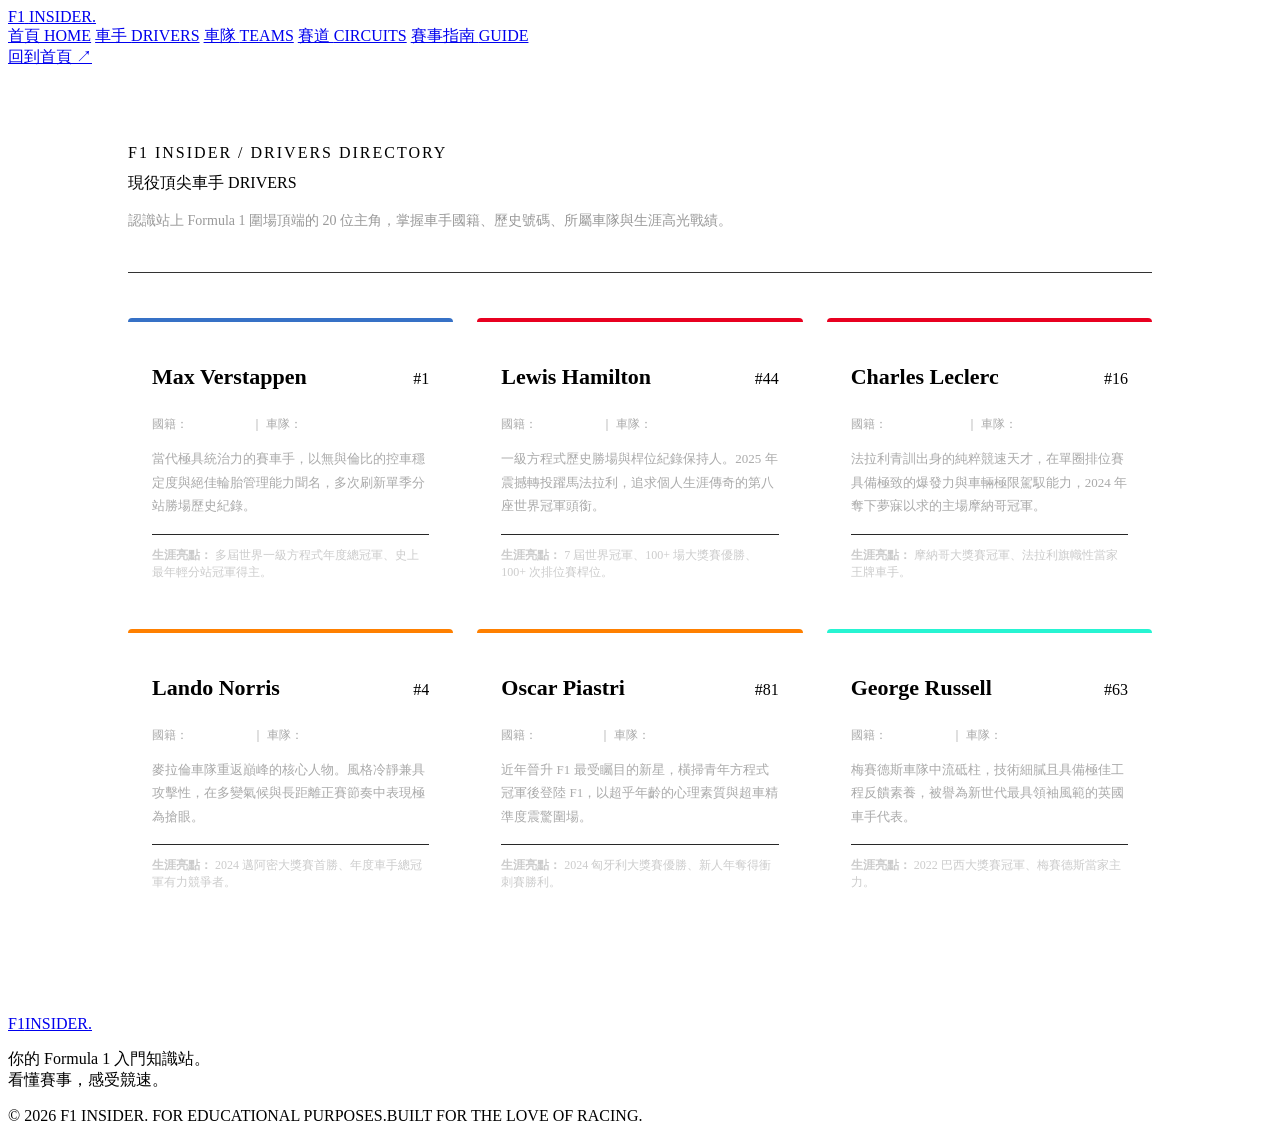
==== drivers.html @ 5f120485 "Add files via upload" ====
<!DOCTYPE html>
<html lang="zh-Hant">
<head>
  <meta charset="UTF-8">
  <meta name="viewport" content="width=device-width, initial-scale=1.0">
  <meta name="description" content="F1 Insider｜現役車手">
  <title>車手名冊｜F1 Insider</title>
  <link rel="preconnect" href="https://fonts.googleapis.com">
  <link rel="preconnect" href="https://fonts.gstatic.com" crossorigin>
  <link href="https://fonts.googleapis.com/css2?family=Barlow+Condensed:wght@500;600;700;800;900&family=Noto+Sans+TC:wght@400;500;600;700;900&display=swap" rel="stylesheet">
  <link rel="stylesheet" href="../css/style.css">
  <style>
    .page-container { max-width: 1440px; margin: auto; padding: 60px 9.5% 100px; }
    .page-header { margin-bottom: 45px; border-bottom: 1px solid #333; padding-bottom: 25px; }
    .page-kicker { color: var(--red); font: 700 12px var(--font-display); letter-spacing: 2px; margin-bottom: 10px; }
    .page-title { font: 900 clamp(42px, 6vw, 76px)/1 var(--font-display); }
    .page-title span { color: var(--red); }
    .page-subtitle { color: #999; font-size: 14px; margin-top: 14px; max-width: 650px; line-height: 1.8; }
    .drivers-grid { display: grid; grid-template-columns: repeat(auto-fill, minmax(300px, 1fr)); gap: 24px; }
    .driver-card { background: var(--surface); border: 1px solid var(--border); border-radius: 4px; padding: 24px; position: relative; overflow: hidden; border-top: 4px solid var(--team-color, var(--red)); }
    .driver-card:hover { transform: translateY(-4px); border-color: #666; transition: all 0.25s; }
    .driver-ghost { position: absolute; right: 10px; top: -15px; font: 900 90px/1 var(--font-display); color: rgba(255,255,255,.05); pointer-events: none; }
    .driver-name { font-size: 22px; font-weight: 700; }
    .driver-num { color: var(--red); font: 800 18px var(--font-display); }
    .driver-meta { font-size: 12px; color: #aaa; margin: 8px 0 14px; }
    .driver-meta span { color: #fff; font-weight: 600; }
    .driver-bio { font-size: 13px; color: #aaa; line-height: 1.8; margin-bottom: 16px; }
    .driver-highlights { border-top: 1px solid #282828; padding-top: 12px; font-size: 12px; color: #ccc; }
    .driver-highlights strong { color: var(--red-bright); }
  </style>
</head>
<body>
  <div class="top-line"></div>
  <header class="site-header">
    <div class="header-inner">
      <a class="brand" href="../index.html">
        <span class="brand-mark">F1</span>
        <span class="brand-name">INSIDER<span class="brand-period">.</span></span>
      </a>
      <nav class="primary-nav">
        <a class="nav-link" href="../index.html">首頁 <span>HOME</span></a>
        <a class="nav-link active" href="drivers.html">車手 <span>DRIVERS</span></a>
        <a class="nav-link" href="teams.html">車隊 <span>TEAMS</span></a>
        <a class="nav-link" href="circuits.html">賽道 <span>CIRCUITS</span></a>
        <a class="nav-link" href="racing-guide.html">賽事指南 <span>GUIDE</span></a>
      </nav>
      <a class="header-cta" href="../index.html">回到首頁 <span>↗</span></a>
    </div>
  </header>
  <main class="page-container">
    <div class="page-header">
      <p class="page-kicker">F1 INSIDER / DRIVERS DIRECTORY</p>
      <h1 class="page-title">現役頂尖車手 <span>DRIVERS</span></h1>
      <p class="page-subtitle">認識站上 Formula 1 圍場頂端的 20 位主角，掌握車手國籍、歷史號碼、所屬車隊與生涯高光戰績。</p>
    </div>
    <div class="drivers-grid">
      <div class="driver-card" style="--team-color: #3671c6;">
        <span class="driver-ghost">1</span>
        <div style="display:flex; justify-content:space-between; align-items:baseline;">
          <h2 class="driver-name">Max Verstappen</h2>
          <span class="driver-num">#1</span>
        </div>
        <div class="driver-meta">國籍：<span>荷蘭 (NED)</span> ｜ 車隊：<span>Red Bull Racing</span></div>
        <p class="driver-bio">當代極具統治力的賽車手，以無與倫比的控車穩定度與絕佳輪胎管理能力聞名，多次刷新單季分站勝場歷史紀錄。</p>
        <div class="driver-highlights"><strong>生涯亮點：</strong> 多屆世界一級方程式年度總冠軍、史上最年輕分站冠軍得主。</div>
      </div>
      <div class="driver-card" style="--team-color: #e80020;">
        <span class="driver-ghost">44</span>
        <div style="display:flex; justify-content:space-between; align-items:baseline;">
          <h2 class="driver-name">Lewis Hamilton</h2>
          <span class="driver-num">#44</span>
        </div>
        <div class="driver-meta">國籍：<span>英國 (GBR)</span> ｜ 車隊：<span>Ferrari</span></div>
        <p class="driver-bio">一級方程式歷史勝場與桿位紀錄保持人。2025 年震撼轉投躍馬法拉利，追求個人生涯傳奇的第八座世界冠軍頭銜。</p>
        <div class="driver-highlights"><strong>生涯亮點：</strong> 7 屆世界冠軍、100+ 場大獎賽優勝、100+ 次排位賽桿位。</div>
      </div>
      <div class="driver-card" style="--team-color: #e80020;">
        <span class="driver-ghost">16</span>
        <div style="display:flex; justify-content:space-between; align-items:baseline;">
          <h2 class="driver-name">Charles Leclerc</h2>
          <span class="driver-num">#16</span>
        </div>
        <div class="driver-meta">國籍：<span>摩納哥 (MON)</span> ｜ 車隊：<span>Ferrari</span></div>
        <p class="driver-bio">法拉利青訓出身的純粹競速天才，在單圈排位賽具備極致的爆發力與車輛極限駕馭能力，2024 年奪下夢寐以求的主場摩納哥冠軍。</p>
        <div class="driver-highlights"><strong>生涯亮點：</strong> 摩納哥大獎賽冠軍、法拉利旗幟性當家王牌車手。</div>
      </div>
      <div class="driver-card" style="--team-color: #ff8000;">
        <span class="driver-ghost">4</span>
        <div style="display:flex; justify-content:space-between; align-items:baseline;">
          <h2 class="driver-name">Lando Norris</h2>
          <span class="driver-num">#4</span>
        </div>
        <div class="driver-meta">國籍：<span>英國 (GBR)</span> ｜ 車隊：<span>McLaren</span></div>
        <p class="driver-bio">麥拉倫車隊重返巔峰的核心人物。風格冷靜兼具攻擊性，在多變氣候與長距離正賽節奏中表現極為搶眼。</p>
        <div class="driver-highlights"><strong>生涯亮點：</strong> 2024 邁阿密大獎賽首勝、年度車手總冠軍有力競爭者。</div>
      </div>
      <div class="driver-card" style="--team-color: #ff8000;">
        <span class="driver-ghost">81</span>
        <div style="display:flex; justify-content:space-between; align-items:baseline;">
          <h2 class="driver-name">Oscar Piastri</h2>
          <span class="driver-num">#81</span>
        </div>
        <div class="driver-meta">國籍：<span>澳洲 (AUS)</span> ｜ 車隊：<span>McLaren</span></div>
        <p class="driver-bio">近年晉升 F1 最受矚目的新星，橫掃青年方程式冠軍後登陸 F1，以超乎年齡的心理素質與超車精準度震驚圍場。</p>
        <div class="driver-highlights"><strong>生涯亮點：</strong> 2024 匈牙利大獎賽優勝、新人年奪得衝刺賽勝利。</div>
      </div>
      <div class="driver-card" style="--team-color: #27f4d2;">
        <span class="driver-ghost">63</span>
        <div style="display:flex; justify-content:space-between; align-items:baseline;">
          <h2 class="driver-name">George Russell</h2>
          <span class="driver-num">#63</span>
        </div>
        <div class="driver-meta">國籍：<span>英國 (GBR)</span> ｜ 車隊：<span>Mercedes-AMG</span></div>
        <p class="driver-bio">梅賽德斯車隊中流砥柱，技術細膩且具備極佳工程反饋素養，被譽為新世代最具領袖風範的英國車手代表。</p>
        <div class="driver-highlights"><strong>生涯亮點：</strong> 2022 巴西大獎賽冠軍、梅賽德斯當家主力。</div>
      </div>
    </div>
  </main>
  <footer class="site-footer">
    <div class="footer-main">
      <a class="brand footer-brand" href="../index.html"><span class="brand-mark">F1</span><span class="brand-name">INSIDER<span class="brand-period">.</span></span></a>
      <p>你的 Formula 1 入門知識站。<br>看懂賽事，感受競速。</p>
    </div>
    <div class="footer-bottom"><span>© 2026 F1 INSIDER. FOR EDUCATIONAL PURPOSES.</span><span>BUILT FOR THE LOVE OF RACING.</span></div>
  </footer>
</body>
</html>
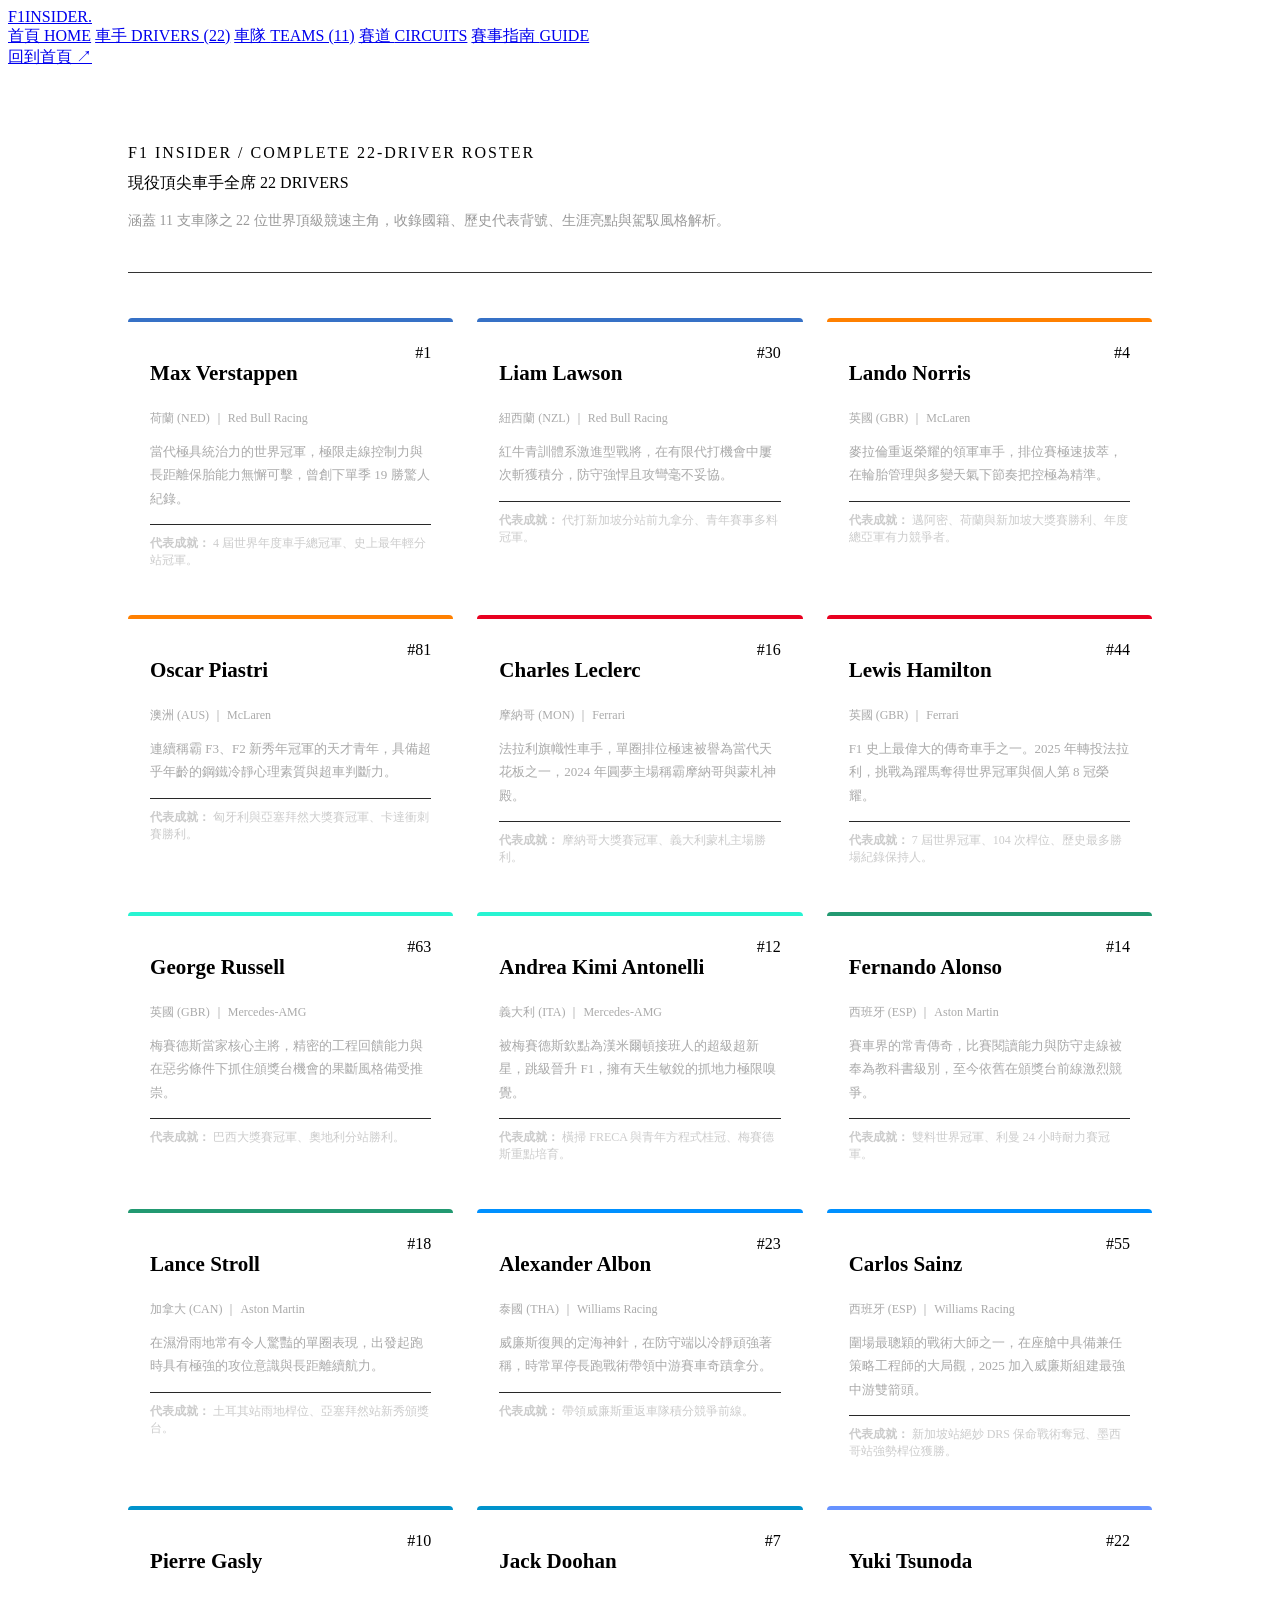
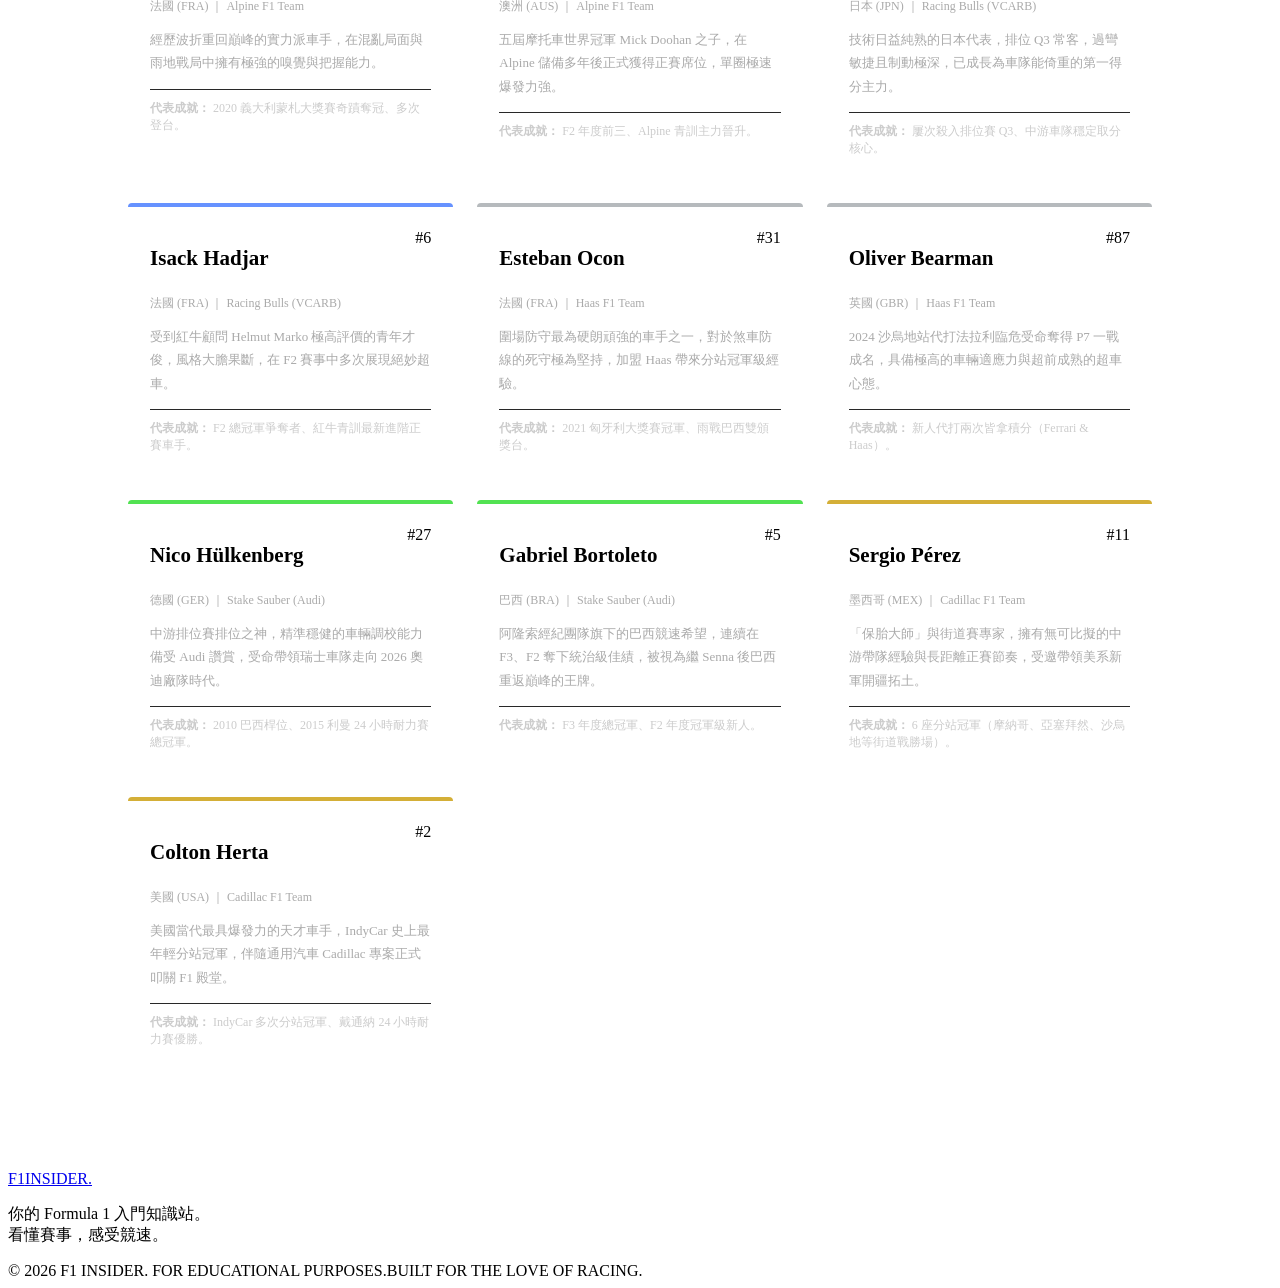
==== commit aa9f430a: "Add files via upload" ====
--- a/drivers.html
+++ b/drivers.html
@@ -3,8 +3,8 @@
 <head>
   <meta charset="UTF-8">
   <meta name="viewport" content="width=device-width, initial-scale=1.0">
-  <meta name="description" content="F1 Insider｜現役車手">
-  <title>車手名冊｜F1 Insider</title>
+  <meta name="description" content="F1 Insider｜22 位現役頂尖車手完整檔案">
+  <title>車手名冊 (22 位全席)｜F1 Insider</title>
   <link rel="preconnect" href="https://fonts.googleapis.com">
   <link rel="preconnect" href="https://fonts.gstatic.com" crossorigin>
   <link href="https://fonts.googleapis.com/css2?family=Barlow+Condensed:wght@500;600;700;800;900&family=Noto+Sans+TC:wght@400;500;600;700;900&display=swap" rel="stylesheet">
@@ -16,16 +16,16 @@
     .page-title { font: 900 clamp(42px, 6vw, 76px)/1 var(--font-display); }
     .page-title span { color: var(--red); }
     .page-subtitle { color: #999; font-size: 14px; margin-top: 14px; max-width: 650px; line-height: 1.8; }
-    .drivers-grid { display: grid; grid-template-columns: repeat(auto-fill, minmax(300px, 1fr)); gap: 24px; }
-    .driver-card { background: var(--surface); border: 1px solid var(--border); border-radius: 4px; padding: 24px; position: relative; overflow: hidden; border-top: 4px solid var(--team-color, var(--red)); }
+    .drivers-grid { display: grid; grid-template-columns: repeat(auto-fill, minmax(290px, 1fr)); gap: 24px; }
+    .driver-card { background: var(--surface); border: 1px solid var(--border); border-radius: 4px; padding: 22px; position: relative; overflow: hidden; border-top: 4px solid var(--team-color, var(--red)); }
     .driver-card:hover { transform: translateY(-4px); border-color: #666; transition: all 0.25s; }
-    .driver-ghost { position: absolute; right: 10px; top: -15px; font: 900 90px/1 var(--font-display); color: rgba(255,255,255,.05); pointer-events: none; }
-    .driver-name { font-size: 22px; font-weight: 700; }
+    .driver-ghost { position: absolute; right: 10px; top: -15px; font: 900 85px/1 var(--font-display); color: rgba(255,255,255,.05); pointer-events: none; }
+    .driver-name { font-size: 21px; font-weight: 700; }
     .driver-num { color: var(--red); font: 800 18px var(--font-display); }
-    .driver-meta { font-size: 12px; color: #aaa; margin: 8px 0 14px; }
+    .driver-meta { font-size: 12px; color: #aaa; margin: 6px 0 12px; }
     .driver-meta span { color: #fff; font-weight: 600; }
-    .driver-bio { font-size: 13px; color: #aaa; line-height: 1.8; margin-bottom: 16px; }
-    .driver-highlights { border-top: 1px solid #282828; padding-top: 12px; font-size: 12px; color: #ccc; }
+    .driver-bio { font-size: 13px; color: #aaa; line-height: 1.8; margin-bottom: 14px; }
+    .driver-highlights { border-top: 1px solid #282828; padding-top: 10px; font-size: 12px; color: #ccc; }
     .driver-highlights strong { color: var(--red-bright); }
   </style>
 </head>
@@ -33,14 +33,11 @@
   <div class="top-line"></div>
   <header class="site-header">
     <div class="header-inner">
-      <a class="brand" href="../index.html">
-        <span class="brand-mark">F1</span>
-        <span class="brand-name">INSIDER<span class="brand-period">.</span></span>
-      </a>
+      <a class="brand" href="../index.html"><span class="brand-mark">F1</span><span class="brand-name">INSIDER<span class="brand-period">.</span></span></a>
       <nav class="primary-nav">
         <a class="nav-link" href="../index.html">首頁 <span>HOME</span></a>
-        <a class="nav-link active" href="drivers.html">車手 <span>DRIVERS</span></a>
-        <a class="nav-link" href="teams.html">車隊 <span>TEAMS</span></a>
+        <a class="nav-link active" href="drivers.html">車手 <span>DRIVERS (22)</span></a>
+        <a class="nav-link" href="teams.html">車隊 <span>TEAMS (11)</span></a>
         <a class="nav-link" href="circuits.html">賽道 <span>CIRCUITS</span></a>
         <a class="nav-link" href="racing-guide.html">賽事指南 <span>GUIDE</span></a>
       </nav>
@@ -49,78 +46,38 @@
   </header>
   <main class="page-container">
     <div class="page-header">
-      <p class="page-kicker">F1 INSIDER / DRIVERS DIRECTORY</p>
-      <h1 class="page-title">現役頂尖車手 <span>DRIVERS</span></h1>
-      <p class="page-subtitle">認識站上 Formula 1 圍場頂端的 20 位主角，掌握車手國籍、歷史號碼、所屬車隊與生涯高光戰績。</p>
+      <p class="page-kicker">F1 INSIDER / COMPLETE 22-DRIVER ROSTER</p>
+      <h1 class="page-title">現役頂尖車手全席 <span>22 DRIVERS</span></h1>
+      <p class="page-subtitle">涵蓋 11 支車隊之 22 位世界頂級競速主角，收錄國籍、歷史代表背號、生涯亮點與駕馭風格解析。</p>
     </div>
     <div class="drivers-grid">
-      <div class="driver-card" style="--team-color: #3671c6;">
-        <span class="driver-ghost">1</span>
-        <div style="display:flex; justify-content:space-between; align-items:baseline;">
-          <h2 class="driver-name">Max Verstappen</h2>
-          <span class="driver-num">#1</span>
-        </div>
-        <div class="driver-meta">國籍：<span>荷蘭 (NED)</span> ｜ 車隊：<span>Red Bull Racing</span></div>
-        <p class="driver-bio">當代極具統治力的賽車手，以無與倫比的控車穩定度與絕佳輪胎管理能力聞名，多次刷新單季分站勝場歷史紀錄。</p>
-        <div class="driver-highlights"><strong>生涯亮點：</strong> 多屆世界一級方程式年度總冠軍、史上最年輕分站冠軍得主。</div>
-      </div>
-      <div class="driver-card" style="--team-color: #e80020;">
-        <span class="driver-ghost">44</span>
-        <div style="display:flex; justify-content:space-between; align-items:baseline;">
-          <h2 class="driver-name">Lewis Hamilton</h2>
-          <span class="driver-num">#44</span>
-        </div>
-        <div class="driver-meta">國籍：<span>英國 (GBR)</span> ｜ 車隊：<span>Ferrari</span></div>
-        <p class="driver-bio">一級方程式歷史勝場與桿位紀錄保持人。2025 年震撼轉投躍馬法拉利，追求個人生涯傳奇的第八座世界冠軍頭銜。</p>
-        <div class="driver-highlights"><strong>生涯亮點：</strong> 7 屆世界冠軍、100+ 場大獎賽優勝、100+ 次排位賽桿位。</div>
-      </div>
-      <div class="driver-card" style="--team-color: #e80020;">
-        <span class="driver-ghost">16</span>
-        <div style="display:flex; justify-content:space-between; align-items:baseline;">
-          <h2 class="driver-name">Charles Leclerc</h2>
-          <span class="driver-num">#16</span>
-        </div>
-        <div class="driver-meta">國籍：<span>摩納哥 (MON)</span> ｜ 車隊：<span>Ferrari</span></div>
-        <p class="driver-bio">法拉利青訓出身的純粹競速天才，在單圈排位賽具備極致的爆發力與車輛極限駕馭能力，2024 年奪下夢寐以求的主場摩納哥冠軍。</p>
-        <div class="driver-highlights"><strong>生涯亮點：</strong> 摩納哥大獎賽冠軍、法拉利旗幟性當家王牌車手。</div>
-      </div>
-      <div class="driver-card" style="--team-color: #ff8000;">
-        <span class="driver-ghost">4</span>
-        <div style="display:flex; justify-content:space-between; align-items:baseline;">
-          <h2 class="driver-name">Lando Norris</h2>
-          <span class="driver-num">#4</span>
-        </div>
-        <div class="driver-meta">國籍：<span>英國 (GBR)</span> ｜ 車隊：<span>McLaren</span></div>
-        <p class="driver-bio">麥拉倫車隊重返巔峰的核心人物。風格冷靜兼具攻擊性，在多變氣候與長距離正賽節奏中表現極為搶眼。</p>
-        <div class="driver-highlights"><strong>生涯亮點：</strong> 2024 邁阿密大獎賽首勝、年度車手總冠軍有力競爭者。</div>
-      </div>
-      <div class="driver-card" style="--team-color: #ff8000;">
-        <span class="driver-ghost">81</span>
-        <div style="display:flex; justify-content:space-between; align-items:baseline;">
-          <h2 class="driver-name">Oscar Piastri</h2>
-          <span class="driver-num">#81</span>
-        </div>
-        <div class="driver-meta">國籍：<span>澳洲 (AUS)</span> ｜ 車隊：<span>McLaren</span></div>
-        <p class="driver-bio">近年晉升 F1 最受矚目的新星，橫掃青年方程式冠軍後登陸 F1，以超乎年齡的心理素質與超車精準度震驚圍場。</p>
-        <div class="driver-highlights"><strong>生涯亮點：</strong> 2024 匈牙利大獎賽優勝、新人年奪得衝刺賽勝利。</div>
-      </div>
-      <div class="driver-card" style="--team-color: #27f4d2;">
-        <span class="driver-ghost">63</span>
-        <div style="display:flex; justify-content:space-between; align-items:baseline;">
-          <h2 class="driver-name">George Russell</h2>
-          <span class="driver-num">#63</span>
-        </div>
-        <div class="driver-meta">國籍：<span>英國 (GBR)</span> ｜ 車隊：<span>Mercedes-AMG</span></div>
-        <p class="driver-bio">梅賽德斯車隊中流砥柱，技術細膩且具備極佳工程反饋素養，被譽為新世代最具領袖風範的英國車手代表。</p>
-        <div class="driver-highlights"><strong>生涯亮點：</strong> 2022 巴西大獎賽冠軍、梅賽德斯當家主力。</div>
-      </div>
+      <!-- 22 Drivers -->
+      <div class="driver-card" style="--team-color: #3671c6;"><span class="driver-ghost">1</span><div style="display:flex; justify-content:space-between;"><h2 class="driver-name">Max Verstappen</h2><span class="driver-num">#1</span></div><div class="driver-meta">荷蘭 (NED) ｜ Red Bull Racing</div><p class="driver-bio">當代極具統治力的世界冠軍，極限走線控制力與長距離保胎能力無懈可擊，曾創下單季 19 勝驚人紀錄。</p><div class="driver-highlights"><strong>代表成就：</strong> 4 屆世界年度車手總冠軍、史上最年輕分站冠軍。</div></div>
+      <div class="driver-card" style="--team-color: #3671c6;"><span class="driver-ghost">30</span><div style="display:flex; justify-content:space-between;"><h2 class="driver-name">Liam Lawson</h2><span class="driver-num">#30</span></div><div class="driver-meta">紐西蘭 (NZL) ｜ Red Bull Racing</div><p class="driver-bio">紅牛青訓體系激進型戰將，在有限代打機會中屢次斬獲積分，防守強悍且攻彎毫不妥協。</p><div class="driver-highlights"><strong>代表成就：</strong> 代打新加坡分站前九拿分、青年賽事多料冠軍。</div></div>
+      <div class="driver-card" style="--team-color: #ff8000;"><span class="driver-ghost">4</span><div style="display:flex; justify-content:space-between;"><h2 class="driver-name">Lando Norris</h2><span class="driver-num">#4</span></div><div class="driver-meta">英國 (GBR) ｜ McLaren</div><p class="driver-bio">麥拉倫重返榮耀的領軍車手，排位賽極速拔萃，在輪胎管理與多變天氣下節奏把控極為精準。</p><div class="driver-highlights"><strong>代表成就：</strong> 邁阿密、荷蘭與新加坡大獎賽勝利、年度總亞軍有力競爭者。</div></div>
+      <div class="driver-card" style="--team-color: #ff8000;"><span class="driver-ghost">81</span><div style="display:flex; justify-content:space-between;"><h2 class="driver-name">Oscar Piastri</h2><span class="driver-num">#81</span></div><div class="driver-meta">澳洲 (AUS) ｜ McLaren</div><p class="driver-bio">連續稱霸 F3、F2 新秀年冠軍的天才青年，具備超乎年齡的鋼鐵冷靜心理素質與超車判斷力。</p><div class="driver-highlights"><strong>代表成就：</strong> 匈牙利與亞塞拜然大獎賽冠軍、卡達衝刺賽勝利。</div></div>
+      <div class="driver-card" style="--team-color: #e80020;"><span class="driver-ghost">16</span><div style="display:flex; justify-content:space-between;"><h2 class="driver-name">Charles Leclerc</h2><span class="driver-num">#16</span></div><div class="driver-meta">摩納哥 (MON) ｜ Ferrari</div><p class="driver-bio">法拉利旗幟性車手，單圈排位極速被譽為當代天花板之一，2024 年圓夢主場稱霸摩納哥與蒙札神殿。</p><div class="driver-highlights"><strong>代表成就：</strong> 摩納哥大獎賽冠軍、義大利蒙札主場勝利。</div></div>
+      <div class="driver-card" style="--team-color: #e80020;"><span class="driver-ghost">44</span><div style="display:flex; justify-content:space-between;"><h2 class="driver-name">Lewis Hamilton</h2><span class="driver-num">#44</span></div><div class="driver-meta">英國 (GBR) ｜ Ferrari</div><p class="driver-bio">F1 史上最偉大的傳奇車手之一。2025 年轉投法拉利，挑戰為躍馬奪得世界冠軍與個人第 8 冠榮耀。</p><div class="driver-highlights"><strong>代表成就：</strong> 7 屆世界冠軍、104 次桿位、歷史最多勝場紀錄保持人。</div></div>
+      <div class="driver-card" style="--team-color: #27f4d2;"><span class="driver-ghost">63</span><div style="display:flex; justify-content:space-between;"><h2 class="driver-name">George Russell</h2><span class="driver-num">#63</span></div><div class="driver-meta">英國 (GBR) ｜ Mercedes-AMG</div><p class="driver-bio">梅賽德斯當家核心主將，精密的工程回饋能力與在惡劣條件下抓住頒獎台機會的果斷風格備受推崇。</p><div class="driver-highlights"><strong>代表成就：</strong> 巴西大獎賽冠軍、奧地利分站勝利。</div></div>
+      <div class="driver-card" style="--team-color: #27f4d2;"><span class="driver-ghost">12</span><div style="display:flex; justify-content:space-between;"><h2 class="driver-name">Andrea Kimi Antonelli</h2><span class="driver-num">#12</span></div><div class="driver-meta">義大利 (ITA) ｜ Mercedes-AMG</div><p class="driver-bio">被梅賽德斯欽點為漢米爾頓接班人的超級超新星，跳級晉升 F1，擁有天生敏銳的抓地力極限嗅覺。</p><div class="driver-highlights"><strong>代表成就：</strong> 橫掃 FRECA 與青年方程式桂冠、梅賽德斯重點培育。</div></div>
+      <div class="driver-card" style="--team-color: #229971;"><span class="driver-ghost">14</span><div style="display:flex; justify-content:space-between;"><h2 class="driver-name">Fernando Alonso</h2><span class="driver-num">#14</span></div><div class="driver-meta">西班牙 (ESP) ｜ Aston Martin</div><p class="driver-bio">賽車界的常青傳奇，比賽閱讀能力與防守走線被奉為教科書級別，至今依舊在頒獎台前線激烈競爭。</p><div class="driver-highlights"><strong>代表成就：</strong> 雙料世界冠軍、利曼 24 小時耐力賽冠軍。</div></div>
+      <div class="driver-card" style="--team-color: #229971;"><span class="driver-ghost">18</span><div style="display:flex; justify-content:space-between;"><h2 class="driver-name">Lance Stroll</h2><span class="driver-num">#18</span></div><div class="driver-meta">加拿大 (CAN) ｜ Aston Martin</div><p class="driver-bio">在濕滑雨地常有令人驚豔的單圈表現，出發起跑時具有極強的攻位意識與長距離續航力。</p><div class="driver-highlights"><strong>代表成就：</strong> 土耳其站雨地桿位、亞塞拜然站新秀頒獎台。</div></div>
+      <div class="driver-card" style="--team-color: #0090ff;"><span class="driver-ghost">23</span><div style="display:flex; justify-content:space-between;"><h2 class="driver-name">Alexander Albon</h2><span class="driver-num">#23</span></div><div class="driver-meta">泰國 (THA) ｜ Williams Racing</div><p class="driver-bio">威廉斯復興的定海神針，在防守端以冷靜頑強著稱，時常單停長跑戰術帶領中游賽車奇蹟拿分。</p><div class="driver-highlights"><strong>代表成就：</strong> 帶領威廉斯重返車隊積分競爭前線。</div></div>
+      <div class="driver-card" style="--team-color: #0090ff;"><span class="driver-ghost">55</span><div style="display:flex; justify-content:space-between;"><h2 class="driver-name">Carlos Sainz</h2><span class="driver-num">#55</span></div><div class="driver-meta">西班牙 (ESP) ｜ Williams Racing</div><p class="driver-bio">圍場最聰穎的戰術大師之一，在座艙中具備兼任策略工程師的大局觀，2025 加入威廉斯組建最強中游雙箭頭。</p><div class="driver-highlights"><strong>代表成就：</strong> 新加坡站絕妙 DRS 保命戰術奪冠、墨西哥站強勢桿位獲勝。</div></div>
+      <div class="driver-card" style="--team-color: #0093cc;"><span class="driver-ghost">10</span><div style="display:flex; justify-content:space-between;"><h2 class="driver-name">Pierre Gasly</h2><span class="driver-num">#10</span></div><div class="driver-meta">法國 (FRA) ｜ Alpine F1 Team</div><p class="driver-bio">經歷波折重回巔峰的實力派車手，在混亂局面與雨地戰局中擁有極強的嗅覺與把握能力。</p><div class="driver-highlights"><strong>代表成就：</strong> 2020 義大利蒙札大獎賽奇蹟奪冠、多次登台。</div></div>
+      <div class="driver-card" style="--team-color: #0093cc;"><span class="driver-ghost">7</span><div style="display:flex; justify-content:space-between;"><h2 class="driver-name">Jack Doohan</h2><span class="driver-num">#7</span></div><div class="driver-meta">澳洲 (AUS) ｜ Alpine F1 Team</div><p class="driver-bio">五屆摩托車世界冠軍 Mick Doohan 之子，在 Alpine 儲備多年後正式獲得正賽席位，單圈極速爆發力強。</p><div class="driver-highlights"><strong>代表成就：</strong> F2 年度前三、Alpine 青訓主力晉升。</div></div>
+      <div class="driver-card" style="--team-color: #6692ff;"><span class="driver-ghost">22</span><div style="display:flex; justify-content:space-between;"><h2 class="driver-name">Yuki Tsunoda</h2><span class="driver-num">#22</span></div><div class="driver-meta">日本 (JPN) ｜ Racing Bulls (VCARB)</div><p class="driver-bio">技術日益純熟的日本代表，排位 Q3 常客，過彎敏捷且制動極深，已成長為車隊能倚重的第一得分主力。</p><div class="driver-highlights"><strong>代表成就：</strong> 屢次殺入排位賽 Q3、中游車隊穩定取分核心。</div></div>
+      <div class="driver-card" style="--team-color: #6692ff;"><span class="driver-ghost">6</span><div style="display:flex; justify-content:space-between;"><h2 class="driver-name">Isack Hadjar</h2><span class="driver-num">#6</span></div><div class="driver-meta">法國 (FRA) ｜ Racing Bulls (VCARB)</div><p class="driver-bio">受到紅牛顧問 Helmut Marko 極高評價的青年才俊，風格大膽果斷，在 F2 賽事中多次展現絕妙超車。</p><div class="driver-highlights"><strong>代表成就：</strong> F2 總冠軍爭奪者、紅牛青訓最新進階正賽車手。</div></div>
+      <div class="driver-card" style="--team-color: #b6babd;"><span class="driver-ghost">31</span><div style="display:flex; justify-content:space-between;"><h2 class="driver-name">Esteban Ocon</h2><span class="driver-num">#31</span></div><div class="driver-meta">法國 (FRA) ｜ Haas F1 Team</div><p class="driver-bio">圍場防守最為硬朗頑強的車手之一，對於煞車防線的死守極為堅持，加盟 Haas 帶來分站冠軍級經驗。</p><div class="driver-highlights"><strong>代表成就：</strong> 2021 匈牙利大獎賽冠軍、雨戰巴西雙頒獎台。</div></div>
+      <div class="driver-card" style="--team-color: #b6babd;"><span class="driver-ghost">87</span><div style="display:flex; justify-content:space-between;"><h2 class="driver-name">Oliver Bearman</h2><span class="driver-num">#87</span></div><div class="driver-meta">英國 (GBR) ｜ Haas F1 Team</div><p class="driver-bio">2024 沙烏地站代打法拉利臨危受命奪得 P7 一戰成名，具備極高的車輛適應力與超前成熟的超車心態。</p><div class="driver-highlights"><strong>代表成就：</strong> 新人代打兩次皆拿積分（Ferrari & Haas）。</div></div>
+      <div class="driver-card" style="--team-color: #52e252;"><span class="driver-ghost">27</span><div style="display:flex; justify-content:space-between;"><h2 class="driver-name">Nico Hülkenberg</h2><span class="driver-num">#27</span></div><div class="driver-meta">德國 (GER) ｜ Stake Sauber (Audi)</div><p class="driver-bio">中游排位賽排位之神，精準穩健的車輛調校能力備受 Audi 讚賞，受命帶領瑞士車隊走向 2026 奧迪廠隊時代。</p><div class="driver-highlights"><strong>代表成就：</strong> 2010 巴西桿位、2015 利曼 24 小時耐力賽總冠軍。</div></div>
+      <div class="driver-card" style="--team-color: #52e252;"><span class="driver-ghost">5</span><div style="display:flex; justify-content:space-between;"><h2 class="driver-name">Gabriel Bortoleto</h2><span class="driver-num">#5</span></div><div class="driver-meta">巴西 (BRA) ｜ Stake Sauber (Audi)</div><p class="driver-bio">阿隆索經紀團隊旗下的巴西競速希望，連續在 F3、F2 奪下統治級佳績，被視為繼 Senna 後巴西重返巔峰的王牌。</p><div class="driver-highlights"><strong>代表成就：</strong> F3 年度總冠軍、F2 年度冠軍級新人。</div></div>
+      <div class="driver-card" style="--team-color: #d4af37;"><span class="driver-ghost">11</span><div style="display:flex; justify-content:space-between;"><h2 class="driver-name">Sergio Pérez</h2><span class="driver-num">#11</span></div><div class="driver-meta">墨西哥 (MEX) ｜ Cadillac F1 Team</div><p class="driver-bio">「保胎大師」與街道賽專家，擁有無可比擬的中游帶隊經驗與長距離正賽節奏，受邀帶領美系新軍開疆拓土。</p><div class="driver-highlights"><strong>代表成就：</strong> 6 座分站冠軍（摩納哥、亞塞拜然、沙烏地等街道戰勝場）。</div></div>
+      <div class="driver-card" style="--team-color: #d4af37;"><span class="driver-ghost">2</span><div style="display:flex; justify-content:space-between;"><h2 class="driver-name">Colton Herta</h2><span class="driver-num">#2</span></div><div class="driver-meta">美國 (USA) ｜ Cadillac F1 Team</div><p class="driver-bio">美國當代最具爆發力的天才車手，IndyCar 史上最年輕分站冠軍，伴隨通用汽車 Cadillac 專案正式叩關 F1 殿堂。</p><div class="driver-highlights"><strong>代表成就：</strong> IndyCar 多次分站冠軍、戴通納 24 小時耐力賽優勝。</div></div>
     </div>
   </main>
   <footer class="site-footer">
-    <div class="footer-main">
-      <a class="brand footer-brand" href="../index.html"><span class="brand-mark">F1</span><span class="brand-name">INSIDER<span class="brand-period">.</span></span></a>
-      <p>你的 Formula 1 入門知識站。<br>看懂賽事，感受競速。</p>
-    </div>
+    <div class="footer-main"><a class="brand footer-brand" href="../index.html"><span class="brand-mark">F1</span><span class="brand-name">INSIDER<span class="brand-period">.</span></span></a><p>你的 Formula 1 入門知識站。<br>看懂賽事，感受競速。</p></div>
     <div class="footer-bottom"><span>© 2026 F1 INSIDER. FOR EDUCATIONAL PURPOSES.</span><span>BUILT FOR THE LOVE OF RACING.</span></div>
   </footer>
 </body>
